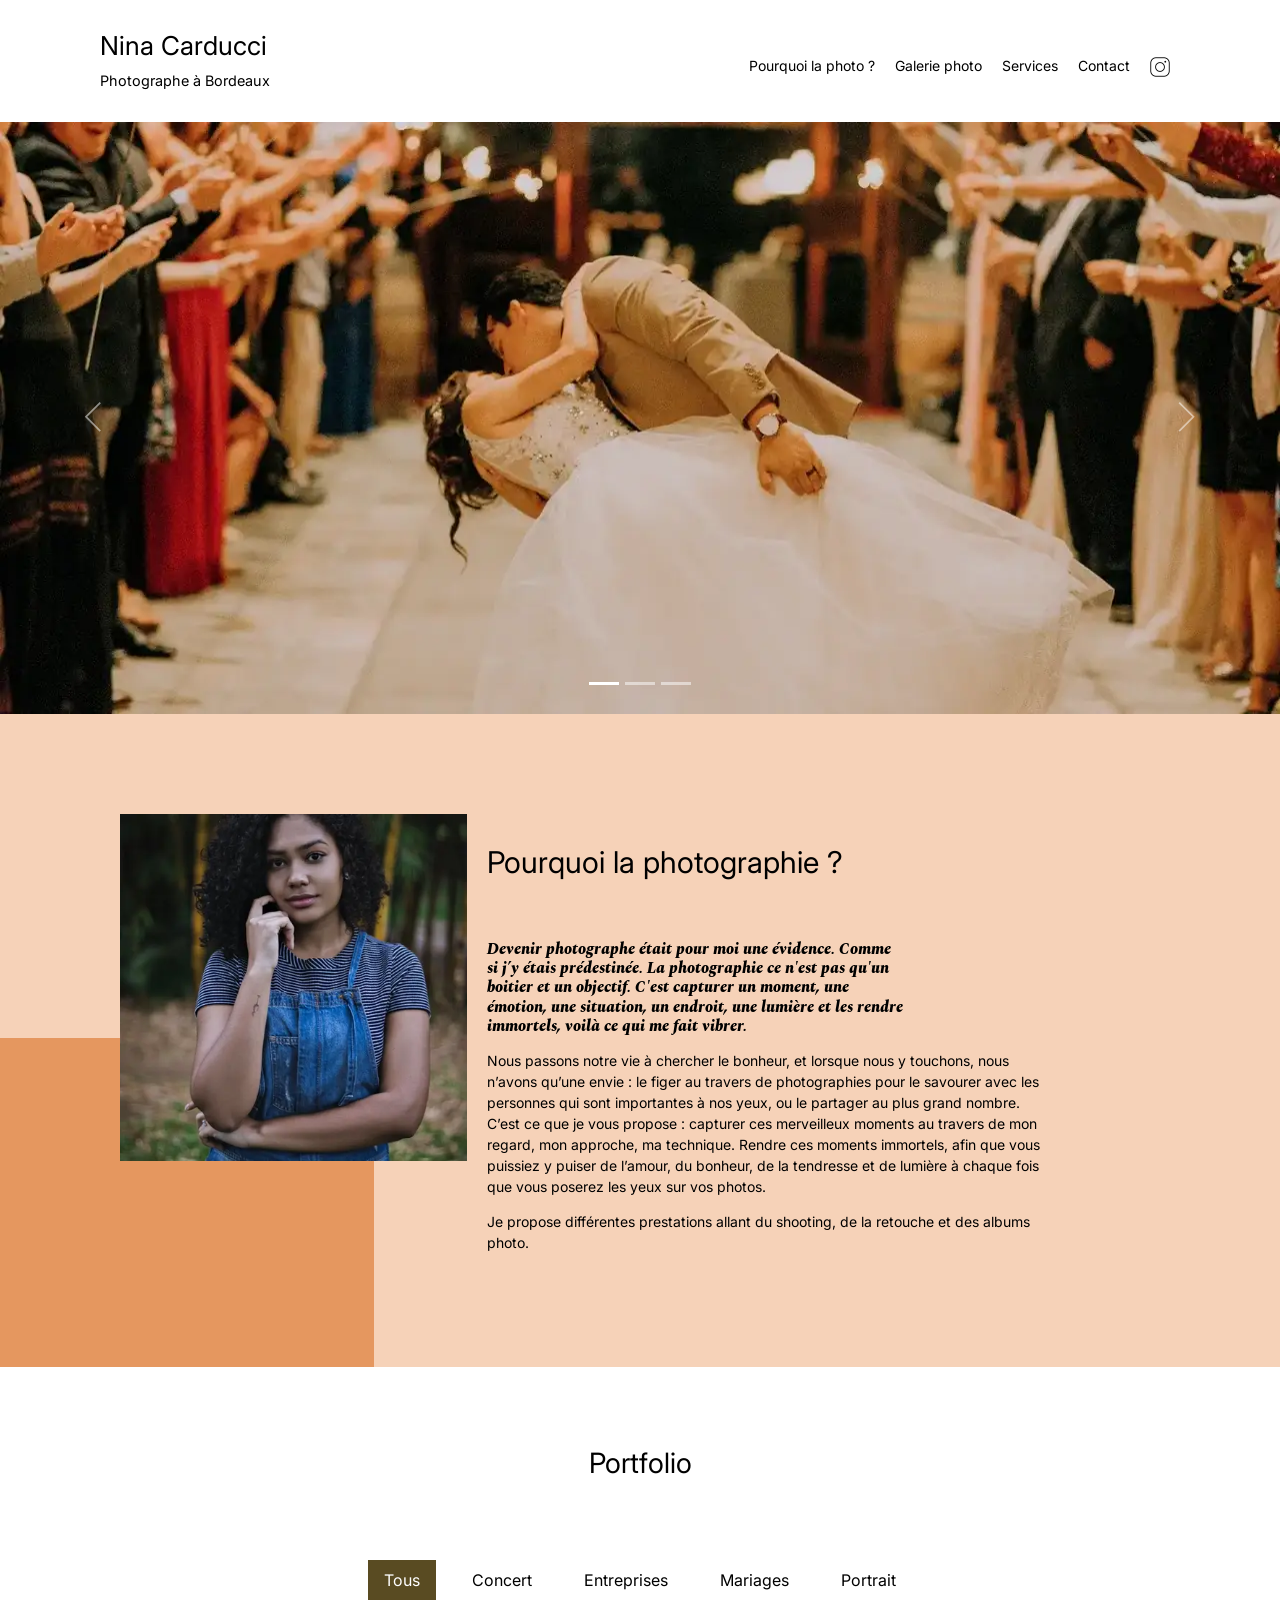
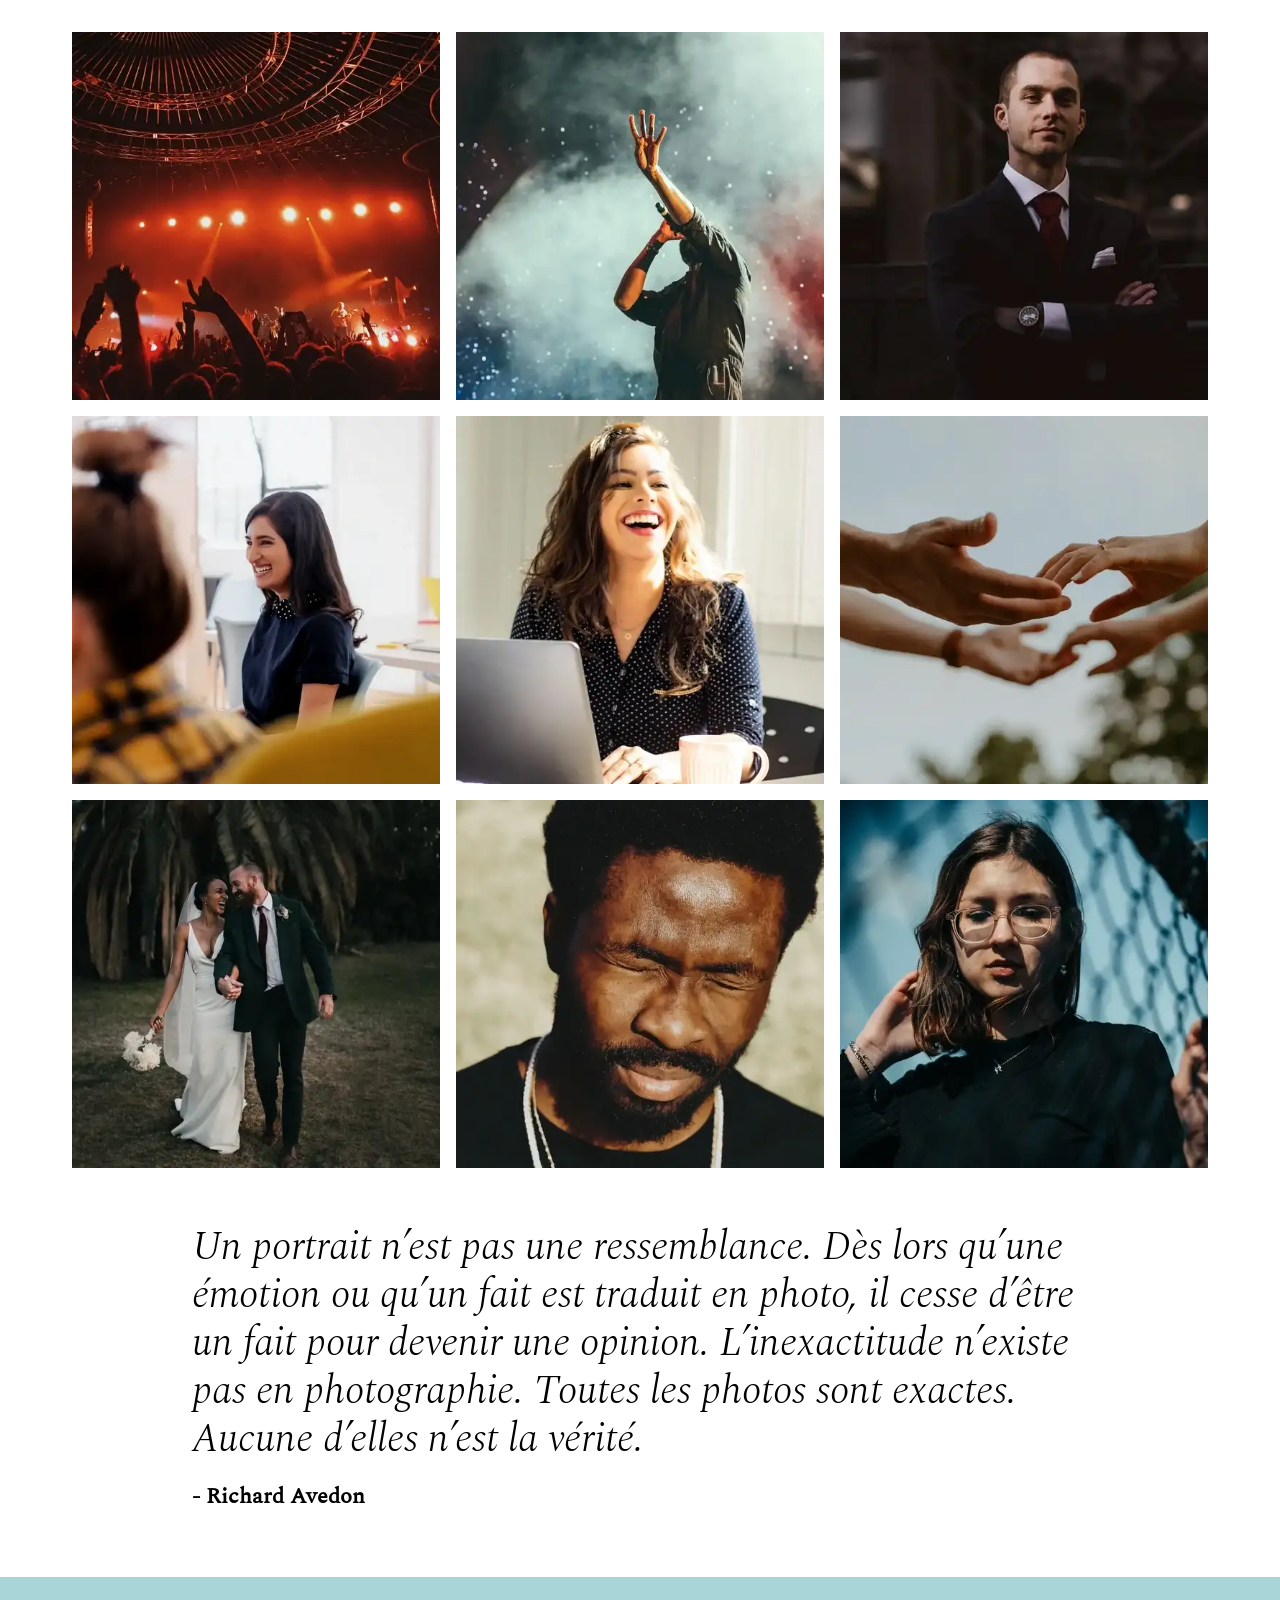
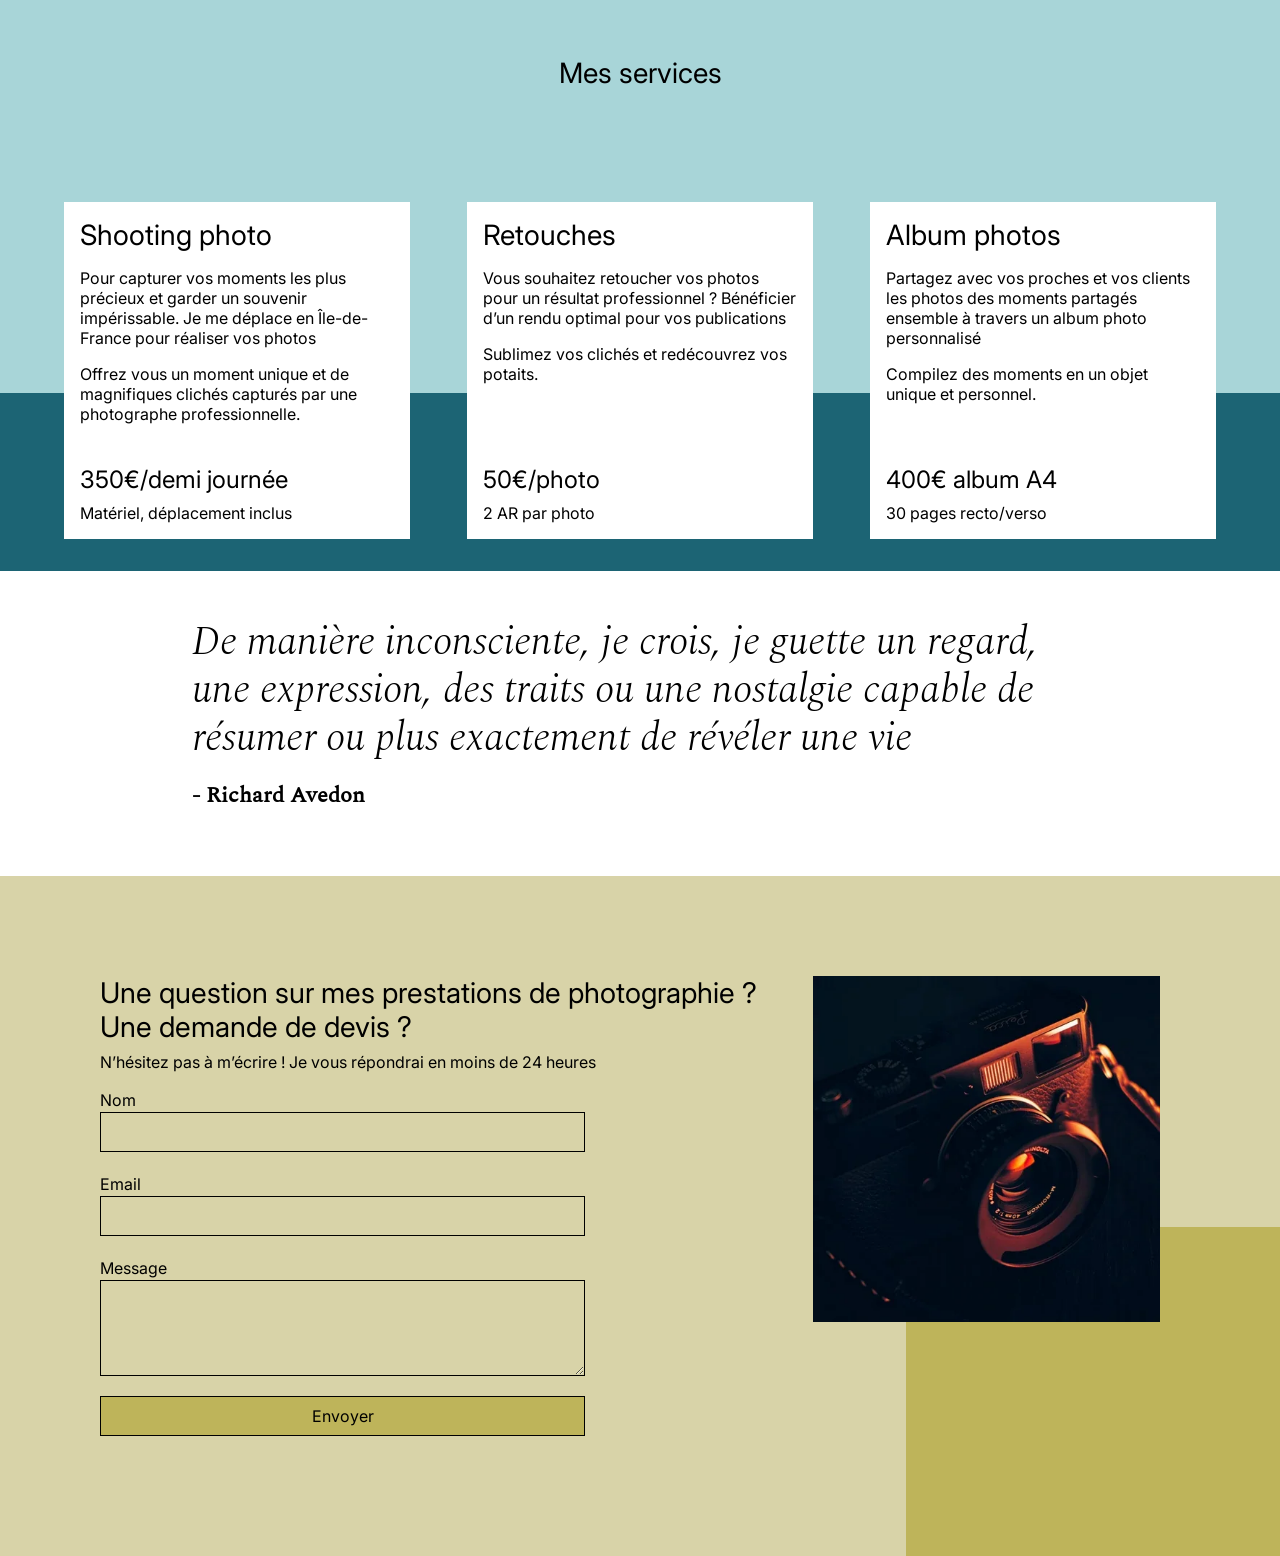
==== index.min.html @ 371ed41b "Downloaded and loaded fonts, Optimized images, Minified code, switched json fetch to import, optimiz" ====
<!DOCTYPE html><html lang="fr"><head><meta name="viewport" content="width=device-width,initial-scale=1"><meta charset="UTF-8"><meta name="description" content="Site de la photographe Nina Carducci qui propose des shootings, de la retouche et des albums photo."><link rel="preload" href="./assets/style.min.css" as="style" onload="this.onload=null,this.rel=&#34;stylesheet&#34;"><link rel="preload" href="./assets/gfont.min.css" as="style" onload="this.onload=null,this.rel=&#34;stylesheet&#34;"><link rel="preload" href="./assets/fonts/gfonts/Inter.woff2" as="font" type="font/woff2" crossorigin><script type="module" src="./assets/scripts.min.js" defer></script><script type="module" src="./assets/carousel.min.js" defer></script><script type="module" src="./assets/gallery.min.js" defer></script><title>Nina Carducci - Photographe</title><!-- Facebook meta tags --><meta property="og:title" content="Nina Carducci - photographe à Bordeaux"><meta property="og:site_name" content="Nina Carducci - photographe à Bordeaux"><meta property="og:type" content="article"><meta property="og:description" content="Nina Carducci, photographe à Bordeaux vous propose ses services pour un shooting, une retouche ou la création d'un album personnalisé."><meta property="og:image" content="./assets/images/social-network.webp"><meta property="og:url" content="index.html"><!-- Twitter meta tags  --><meta name="twitter:card" content="summary_large_image"><meta name="twitter:title" content="Nina Carducci - photographe à Bordeaux"><meta name="twitter:description" content="Nina Carducci, photographe à Bordeaux vous propose ses services pour un shooting, une retouche ou la création d'un album personnalisé."><meta name="twitter:image" content="./assets/images/social-network.webp"><meta name="twitter:image:alt" content="Foule dans la fosse à un concert."><!-- Rich snippets --><script type="application/ld+json">[
		{
			"@context": "https://schema.org",
			"@type": "LocalBusiness",
			"name": "Nina Carducci Photographe",
			"image": [
				"./assets/images/nina.webp",
				"./assets/images/gallery/portraits/ade-tunji-rVkhWWZFAtQ-unsplash-thumb.webp",
				"./assets/images/gallery/portraits/nino-van-prattenburg--443cl1uR_8-unsplash-thumb.webp"
			],
			"url": "index.html",
			"address": {
				"@type": "PostalAddress",
				"streetAddress": "68 avenue Alsace-Lorraine",
				"postalCode": "33200",
				"addressLocality": "Bordeaux",
				"addressCountry": "FR"
			},
			"telephone": "0556677889",
			"openingHours": "Mo,Tu,We,Th,Fr 10:00-19:00",
			"hasOfferCatalog": {
				"@type": "OfferCatalog",
				"name": "Services de Photographie",
				"itemListElement": [
					{
						"@type": "OfferCatalog",
						"name": "Shooting photo"
					},
					{
						"@type": "OfferCatalog",
						"name": "Retouches"
					},
					{
						"@type": "OfferCatalog",
						"name": "Album photos"
					}
				]
			},
			"priceRange": "$$"
		},
		{
			"@context": "https://schema.org",
			"@type": "Person",
			"name": "Nina Carducci",
			"jobTitle": "Photographe",
			"url": "index.html",
			"sameAs": [
				"https://www.instagram.com/ninacarducci.photo/?hl=fr"
			]
		},
		{
			"@context": "https://schema.org",
			"@type": "Service",
			"name": "Shooting photo",
			"description": "Pour capturer vos moments les plus précieux et garder un souvenir impérissable. Je me déplace en Île-de-France.",
			"serviceType": "Photographic Shooting",
			"provider": {
				"@type": "Person",
				"name": "Nina Carducci"
			},
			"offers": {
				"@type": "Offer",
				"priceCurrency": "EUR",
				"price": "350",
				"description": "demi journée, Matériel et déplacement inclus"
			}
		},
		{
			"@context": "https://schema.org",
			"@type": "Service",
			"name": "Retouches photo",
			"description": "Vous souhaitez retoucher vos photos pour un résultat professionnel ? Bénéficier d’un rendu optimal pour vos publications.",
			"serviceType": "Photo Retouching",
			"provider": {
				"@type": "Person",
				"name": "Nina Carducci"
			},
			"offers": {
				"@type": "Offer",
				"priceCurrency": "EUR",
				"price": "50",
				"description": "par photo, 2 Allers-Retours inclus"
			}
		},
		{
			"@context": "https://schema.org",
			"@type": "Service",
			"name": "Création d'Album photos",
			"description": "Partagez avec vos proches et vos clients les photos des moments partagés ensemble à travers un album photo personnalisé.",
			"serviceType": "Photo Album Creation",
			"provider": {
				"@type": "Person",
				"name": "Nina Carducci"
			},
			"offers": {
				"@type": "Offer",
				"priceCurrency": "EUR",
				"price": "400",
				"description": "album A4, 30 pages recto/verso"
			}
		}
	]</script></head><body><header><h1 class="name">Nina Carducci<br><span id="subtitle">Photographe à Bordeaux</span></h1><nav class="nav"><ul><li><a href="#about">Pourquoi la photo ?</a></li><li><a href="#gallery">Galerie photo</a></li><li><a href="#services">Services</a></li><li><a href="#contact">Contact</a></li><li><a class="social-link" href="https://www.instagram.com/ninacarducci.photo/?hl=fr" target="_blank"><img src="assets/images/instagram.png" alt="Instagram"></a></li></ul></nav></header><section class="carousel slide"><h2 class="sr-only">Carousel</h2><div class="carousel-indicators"></div><div class="carousel-inner"><img src="./assets/images/slider/slide1.webp" srcset="./assets/images/slider/640/slide1.webp 640w, ./assets/images/slider/960/slide1.webp 960w, ./assets/images/slider/1280/slide1.webp 1280w, ./assets/images/slider/slide1.webp 1900w" class="carousel-item active" fetchpriority="high" alt="Image de slide 1"> <img src="./assets/images/slider/slide2.webp" srcset="./assets/images/slider/640/slide2.webp 640w, ./assets/images/slider/960/slide2.webp 960w, ./assets/images/slider/1280/slide2.webp 1280w, ./assets/images/slider/slide2.webp 1900w" class="carousel-item" fetchpriority="high" alt="Image de slide 2"> <img src="./assets/images/slider/slide3.webp" srcset="./assets/images/slider/640/slide3.webp 640w, ./assets/images/slider/960/slide3.webp 960w, ./assets/images/slider/1280/slide3.webp 1280w, ./assets/images/slider/slide3.webp 1900w" class="carousel-item" fetchpriority="high" alt="Image de slide 3"></div><button class="carousel-control-prev pointer" type="button"><img src="assets/icons/chevron_left.svg" alt="Précédent"></button> <button class="carousel-control-next pointer" type="button"><img src="assets/icons/chevron_right.svg" alt="Suivant"></button></section><section id="about"><div class="picture"><img srcset="./assets/images/nina-1000w.webp 1000w, ./assets/images/nina-1216w.webp 1216w, ./assets/images/nina-1550w.webp 1550w" alt="Photo de Nina"></div><div id="about-me"><h2 class="about-me__title">Pourquoi la photographie ?</h2><h3 class="about-me__introduction">Devenir photographe était pour moi une évidence. Comme si j’y étais prédestinée. La photographie ce n'est pas qu'un boitier et un objectif. C'est capturer un moment, une émotion, une situation, un endroit, une lumière et les rendre immortels, voilà ce qui me fait vibrer.</h3><p>Nous passons notre vie à chercher le bonheur, et lorsque nous y touchons, nous n’avons qu’une envie : le figer au travers de photographies pour le savourer avec les personnes qui sont importantes à nos yeux, ou le partager au plus grand nombre. C’est ce que je vous propose : capturer ces merveilleux moments au travers de mon regard, mon approche, ma technique. Rendre ces moments immortels, afin que vous puissiez y puiser de l’amour, du bonheur, de la tendresse et de lumière à chaque fois que vous poserez les yeux sur vos photos.</p><p>Je propose différentes prestations allant du shooting, de la retouche et des albums photo.</p></div></section><section id="gallery"><div id="image-viewer" class="hidden"><button class="previous pointer" type="button"><img src="assets/icons/chevron_left.svg" alt="Précédent"></button> <img src="#" alt="Photographie plein format"> <button class="next pointer" type="button"><img src="assets/icons/chevron_right.svg" alt="Suivant"></button></div><h2 class="title">Portfolio</h2><div id="categories"></div><div class="gallery"></div><div class="quote"><figure><blockquote><p class="quote__text">Un portrait n’est pas une ressemblance. Dès lors qu’une émotion ou qu’un fait est traduit en photo, il cesse d’être un fait pour devenir une opinion. L’inexactitude n’existe pas en photographie. Toutes les photos sont exactes. Aucune d’elles n’est la vérité.</p></blockquote><figcaption class="quote__author">- Richard Avedon</figcaption></figure></div></section><section id="services"><h2 class="title">Mes services</h2><div class="container"><div class="service"><div class="service__description"><h3 class="service__title">Shooting photo</h3><p>Pour capturer vos moments les plus précieux et garder un souvenir impérissable. Je me déplace en Île-de-France pour réaliser vos photos</p><p>Offrez vous un moment unique et de magnifiques clichés capturés par une photographe professionnelle.</p></div><div class="service__price"><h4>350€/demi journée</h4><span>Matériel, déplacement inclus</span></div></div><div class="service"><div class="service__description"><h3 class="service__title">Retouches</h3><p>Vous souhaitez retoucher vos photos pour un résultat professionnel ? Bénéficier d’un rendu optimal pour vos publications</p><p>Sublimez vos clichés et redécouvrez vos potaits.</p></div><div class="service__price"><h4>50€/photo</h4><span>2 AR par photo</span></div></div><div class="service"><div class="service__description"><h3 class="service__title">Album photos</h3><p>Partagez avec vos proches et vos clients les photos des moments partagés ensemble à travers un album photo personnalisé</p><p>Compilez des moments en un objet unique et personnel.</p></div><div class="service__price"><h4>400€ album A4</h4><span>30 pages recto/verso</span></div></div></div></section><section class="quote"><h2 class="sr-only">Quote</h2><figure><blockquote><p class="quote__text">De manière inconsciente, je crois, je guette un regard, une expression, des traits ou une nostalgie capable de résumer ou plus exactement de révéler une vie</p></blockquote><figcaption class="quote__author">- Richard Avedon</figcaption></figure></section><section id="contact"><div class="container"><div class="form-container"><h2>Une question sur mes prestations de photographie ?<br>Une demande de devis ?</h2><p>N’hésitez pas à m’écrire ! Je vous répondrai en moins de 24 heures</p><form action="#" method="post"><label for="nom">Nom</label> <input type="text" name="nom" id="nom"> <label for="email">Email</label> <input type="email" name="email" id="email"> <label for="message">Message</label> <textarea name="message" id="message" cols="30" rows="10"></textarea> <input type="submit" value="Envoyer"></form></div><div class="picture right"><img srcset="./assets/images/camera-1000w.webp 1000w, ./assets/images/camera-1216w.webp 1216w, ./assets/images/camera-1550w.webp 1550w" alt="Appareil photo"></div></div></section></body></html>
---- assets/style.min.css ----
.sr-only{position:absolute;width:1px;height:1px;padding:0;margin:-1px;overflow:hidden;clip:rect(0,0,0,0);white-space:nowrap;border-width:0}.hidden{display:none!important}h4{margin-top:0;margin-bottom:.5rem;font-weight:500;line-height:1.2}p{display:block;margin-block-start:1em;margin-block-end:1em;margin-inline-start:0;margin-inline-end:0;unicode-bidi:isolate}*{font-family:Inter;font-style:normal;box-sizing:border-box;scroll-behavior:smooth}#subtitle{font-size:.9rem}body{max-width:1920px;margin:auto}blockquote,figure{margin:0 0 1rem}.pointer{cursor:pointer}.differed-img{visibility:hidden}header{background-color:#fff;position:sticky;top:0;z-index:1000;display:flex;justify-content:space-between;padding-inline:100px;padding-block:30px;align-items:center}header .name{font-size:26px;font-weight:500;margin:0}.nav ul{display:flex;list-style-type:none;font-size:14px;margin-bottom:0}.nav li{padding-inline:10px}.nav a{text-decoration:none;color:#000}.social-link img{width:20px}.carousel{position:relative}.carousel-inner{display:flex;overflow:hidden}.carousel-item{display:flex;width:100%}.carousel-item img{width:100%}.carousel-indicators{position:absolute;left:50%;bottom:10px;z-index:1;transform:translateX(-50%);margin-bottom:1rem}.carousel-indicators button{border-radius:0;border:0;width:30px;height:3px;margin-left:3px;margin-right:3px;opacity:50%;background:#fff}.carousel-indicators button.active{opacity:100%}button[class^=carousel-control]{position:absolute;top:0;height:100%;width:15%;background:0 0;border:0;color:#fff;opacity:50%}button[class^=carousel-control]>img{width:3.5rem;height:3.5rem;pointer-events:none;filter:invert(1)}.carousel-control-prev{left:0}.carousel-control-next{right:0}#about{display:flex;background-color:#f6d2b8;padding-inline:100px;padding-block:100px;position:relative}#about .picture::before{content:' ';background-color:#e5975f;width:374px;height:329px;position:absolute;bottom:0;left:0;z-index:-1}.picture{max-width:95%;aspect-ratio:1;position:unset;flex:1;margin:0 20px;z-index:0}.picture img{width:100%}#about-me{flex:2}.about-me__title{margin-top:1em;margin-bottom:60px;font-size:30px;font-weight:500}.about-me__introduction{font-family:Spectral;font-weight:800;font-style:italic;width:60%;font-size:1rem;margin:0;margin-bottom:.5rem;line-height:1.2}#about-me p{width:80%;font-size:14px;line-height:1.5}.title{text-align:center;padding-block:2em;font-size:1.75rem;font-weight:500;z-index:1}#categories,#categories button{height:40px}#categories{display:flex;justify-content:center;align-items:center;gap:20px;flex-wrap:wrap;margin-top:1.5rem;margin-bottom:1.5rem;height:fit-content}#categories button{background:0 0;border:0;border-radius:0;color:#000;padding:.5rem 1rem;transition:color .15s ease-in-out,background-color .15s ease-in-out,border-color .15s ease-in-out;font-size:1rem;font-weight:400;line-height:1.5;cursor:pointer}#categories button.active{background:#594b22;color:#fff;cursor:default}#image-viewer{display:flex;justify-content:center;align-items:center;position:fixed;width:100%;height:100%;top:0;left:0;background:#000000b7;z-index:9999}#image-viewer button{display:flex;justify-content:center;align-items:center;width:40px;height:40px;border:0;border-radius:0;color:#000}#image-viewer button img{height:30px;pointer-events:none}#image-viewer button.previous{position:absolute;top:50%;left:5px;transform:translateY(-50%)}#image-viewer button.next{position:absolute;top:50%;right:5px;transform:translateY(-50%)}#image-viewer>img{max-width:80%;max-height:80%}.gallery .nav{justify-content:center}.gallery{display:flex;flex-wrap:wrap;justify-content:center}.gallery img{width:30%;aspect-ratio:1;object-fit:cover;padding:.5em;cursor:pointer}.quote{font-family:Spectral;font-style:italic;width:70%;margin:auto;padding-block:3em}.quote__text{font-family:Spectral;font-style:italic;font-weight:300;font-size:calc(1.375rem + 1.5vw);margin:0;margin-bottom:.5rem;line-height:1.2}.quote__author{font-family:Spectral;font-weight:800;font-size:22px}#services{display:flex;flex-direction:column;align-items:center;margin:auto;background-color:#a8d5d8;position:relative}#services::before{content:' ';background-color:#1c6474;position:absolute;width:100%;height:30%;bottom:0;left:0;z-index:0}#services .container{justify-content:space-between;display:flex;padding:2rem 4rem;max-width:1425px}.service__title{font-size:1.75rem;font-weight:500;margin:0}.service{background-color:#fff;max-width:390px;width:30%;height:337px;padding:1em;display:flex;flex-direction:column;justify-content:space-between;z-index:1}.service__price h4{font-size:1.5rem}#contact{margin:auto;background-color:#d8d3a8;position:relative;padding-inline:100px;padding-block:100px}#contact .container{display:flex}.picture.right::before{content:' ';background-color:#beb45a;width:374px;height:329px;position:absolute;bottom:0;right:0;z-index:-1}.form-container{flex:2}.form-container h2{font-size:calc(1.3rem + .6vw);margin-top:0;margin-bottom:.5rem;font-weight:500;line-height:1.2}.form-container p{margin-top:0;margin-bottom:1rem}form{display:flex;flex-direction:column;width:70%;align-items:flex-start}form label{line-height:1.5}form input{width:100%;background-color:transparent;border:solid 1px;height:2.5em;margin:0;margin-bottom:20px;padding:1px 0;font-family:inherit;font-size:inherit;line-height:inherit}form textarea{width:100%;background-color:transparent;border:solid 1px;height:5em;line-height:2.5em;font-size:1.2em;margin-bottom:20px}input[type=submit]{background-color:#beb45a;padding:.5em 1em}@media (min-width:1200px){.quote__text{font-size:2.5rem}.h4,h4{font-size:1.5rem}}@media all and (max-width:1180px){#about,#contact .container{align-items:center}.about-me__title{margin-top:0;margin-bottom:1em}#about-me h3,#about-me p{width:100%}}@media all and (max-width:1000px){#about{flex-direction:column}#about .picture::before{width:100%;height:30%;position:absolute;bottom:auto;top:0;left:0;z-index:-1}.about-me__title{text-align:center;margin-top:1em}#services .container{flex-direction:column;gap:4rem}.service{width:100%;max-width:100%;height:auto}.service__description{margin-bottom:1em}#services::before{width:30%;height:100%;bottom:0;right:0;left:auto;z-index:0}#contact .container{flex-direction:column}#contact .picture.right{margin-top:1em}.picture.right::before{width:100%;height:30%;position:absolute;bottom:0;right:0;z-index:-1}}@media all and (max-width:768px){.gallery img{width:42%}}@media all and (max-width:576px){.gallery img{width:99%}.service__title{font-size:1.5rem}}@media all and (max-width:650px){header{flex-direction:column;padding-inline:0}header .nav,header .nav ul{width:100%;padding:0}header .nav li{flex:1;padding-block:1em;text-align:center}#about .picture::before,.picture.right::before{height:150px}#services .container{align-items:center}.service{max-width:90%}#about,#contact{padding-inline:2em;padding-block:2em}form{width:100%}}
---- assets/gfont.min.css ----
@font-face{font-family:Inter;font-style:normal;font-weight:400;font-display:swap;src:url("fonts/gfonts/Inter.woff2") format('woff2')}@font-face{font-family:Spectral;font-style:italic;font-weight:300;font-display:swap;src:url("fonts/gfonts/Spectral-LightItalic.woff2") format('woff2')}@font-face{font-family:Spectral;font-style:italic;font-weight:400;font-display:swap;src:url("fonts/gfonts/Spectral-Italic.woff2") format('woff2')}@font-face{font-family:Spectral;font-style:italic;font-weight:800;font-display:swap;src:url("fonts/gfonts/Spectral-ExtraBoldItalic.woff2") format('woff2')}@font-face{font-family:Spectral;font-style:normal;font-weight:400;font-display:swap;src:url("fonts/gfonts/Spectral-Regular.woff2") format('woff2')}
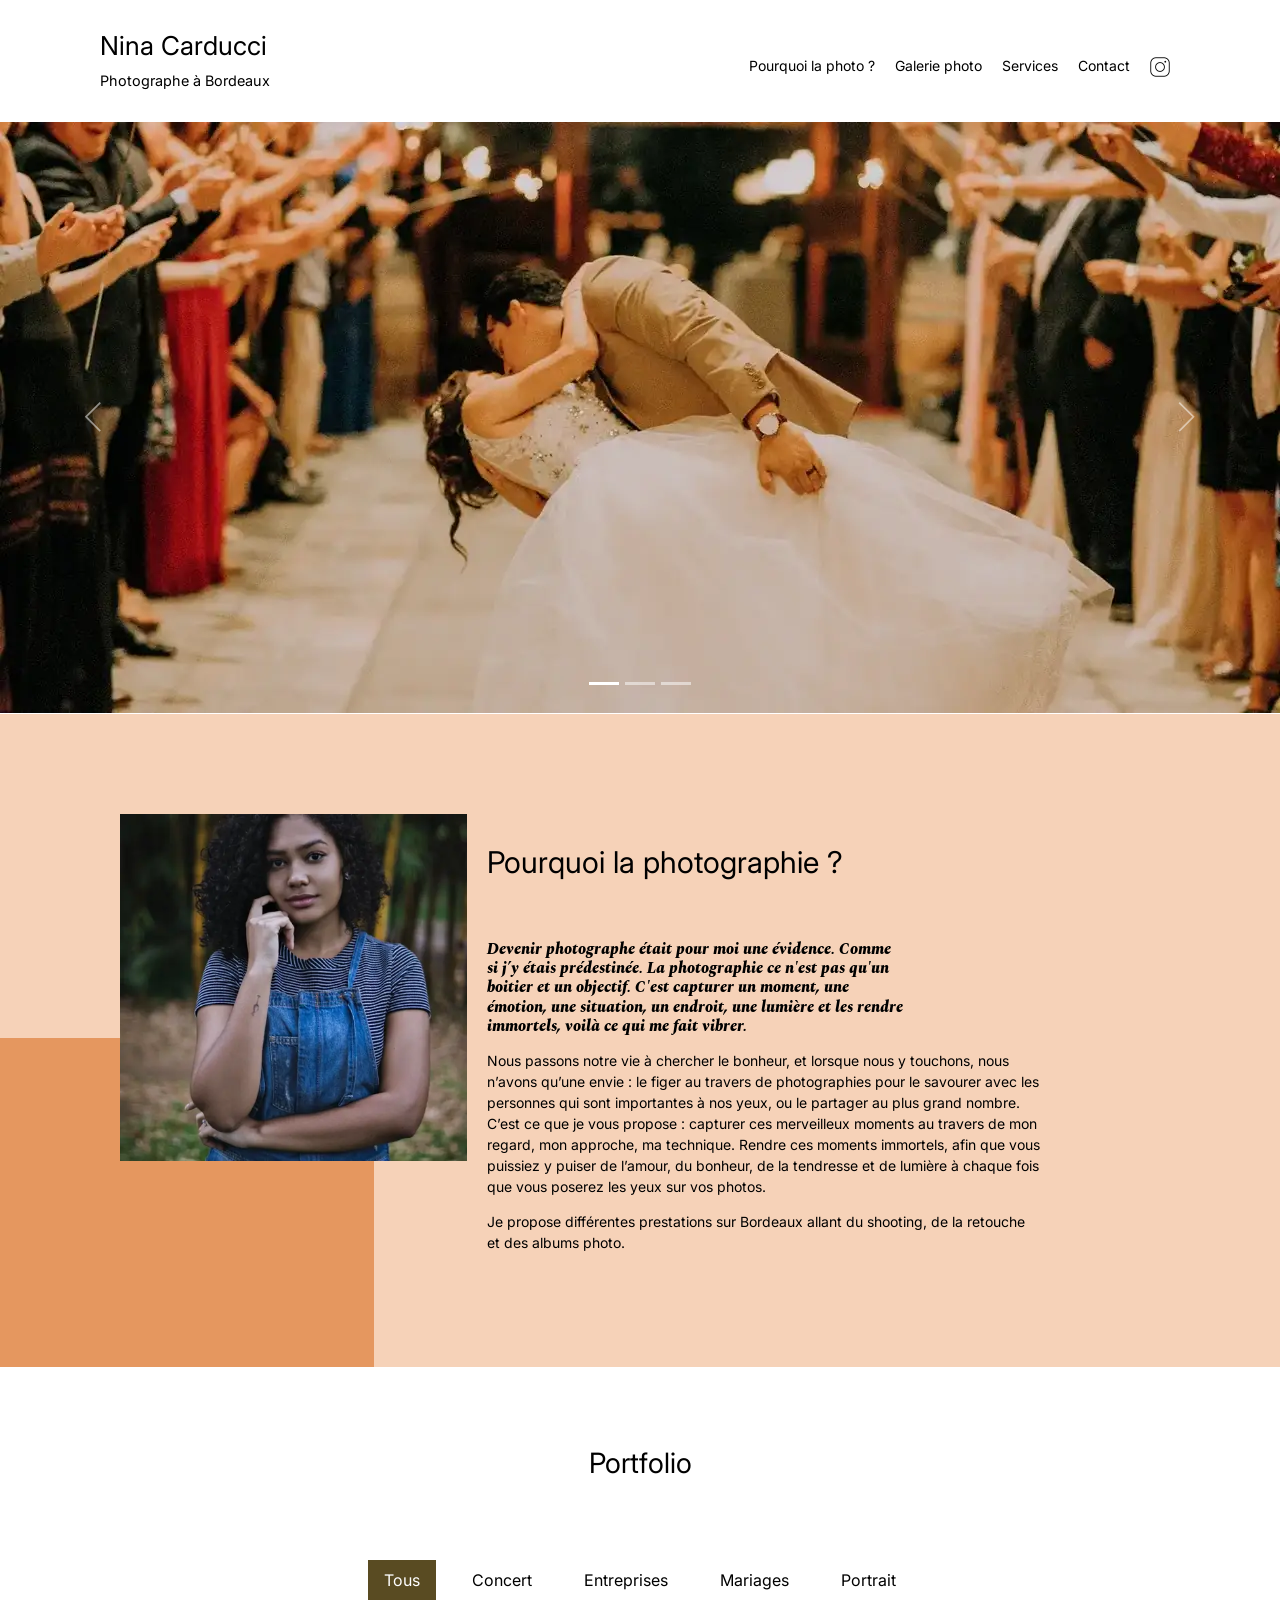
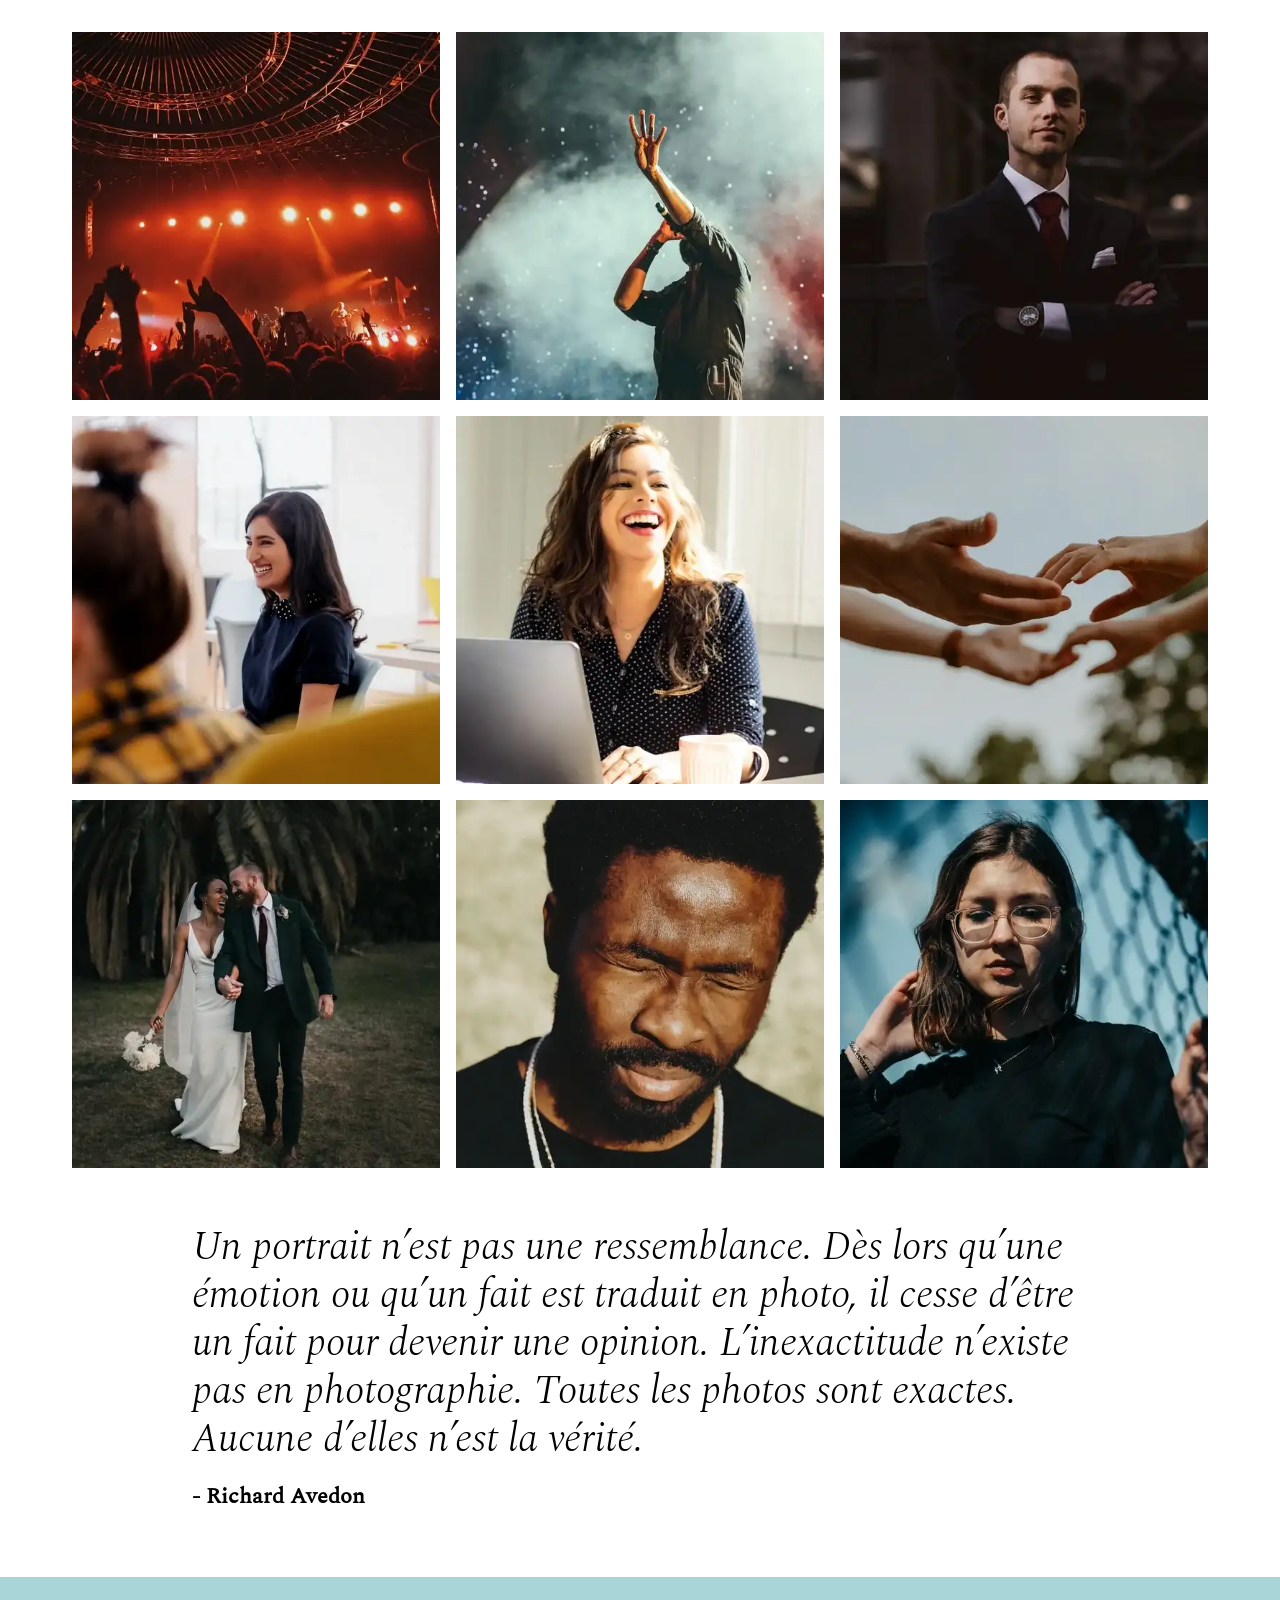
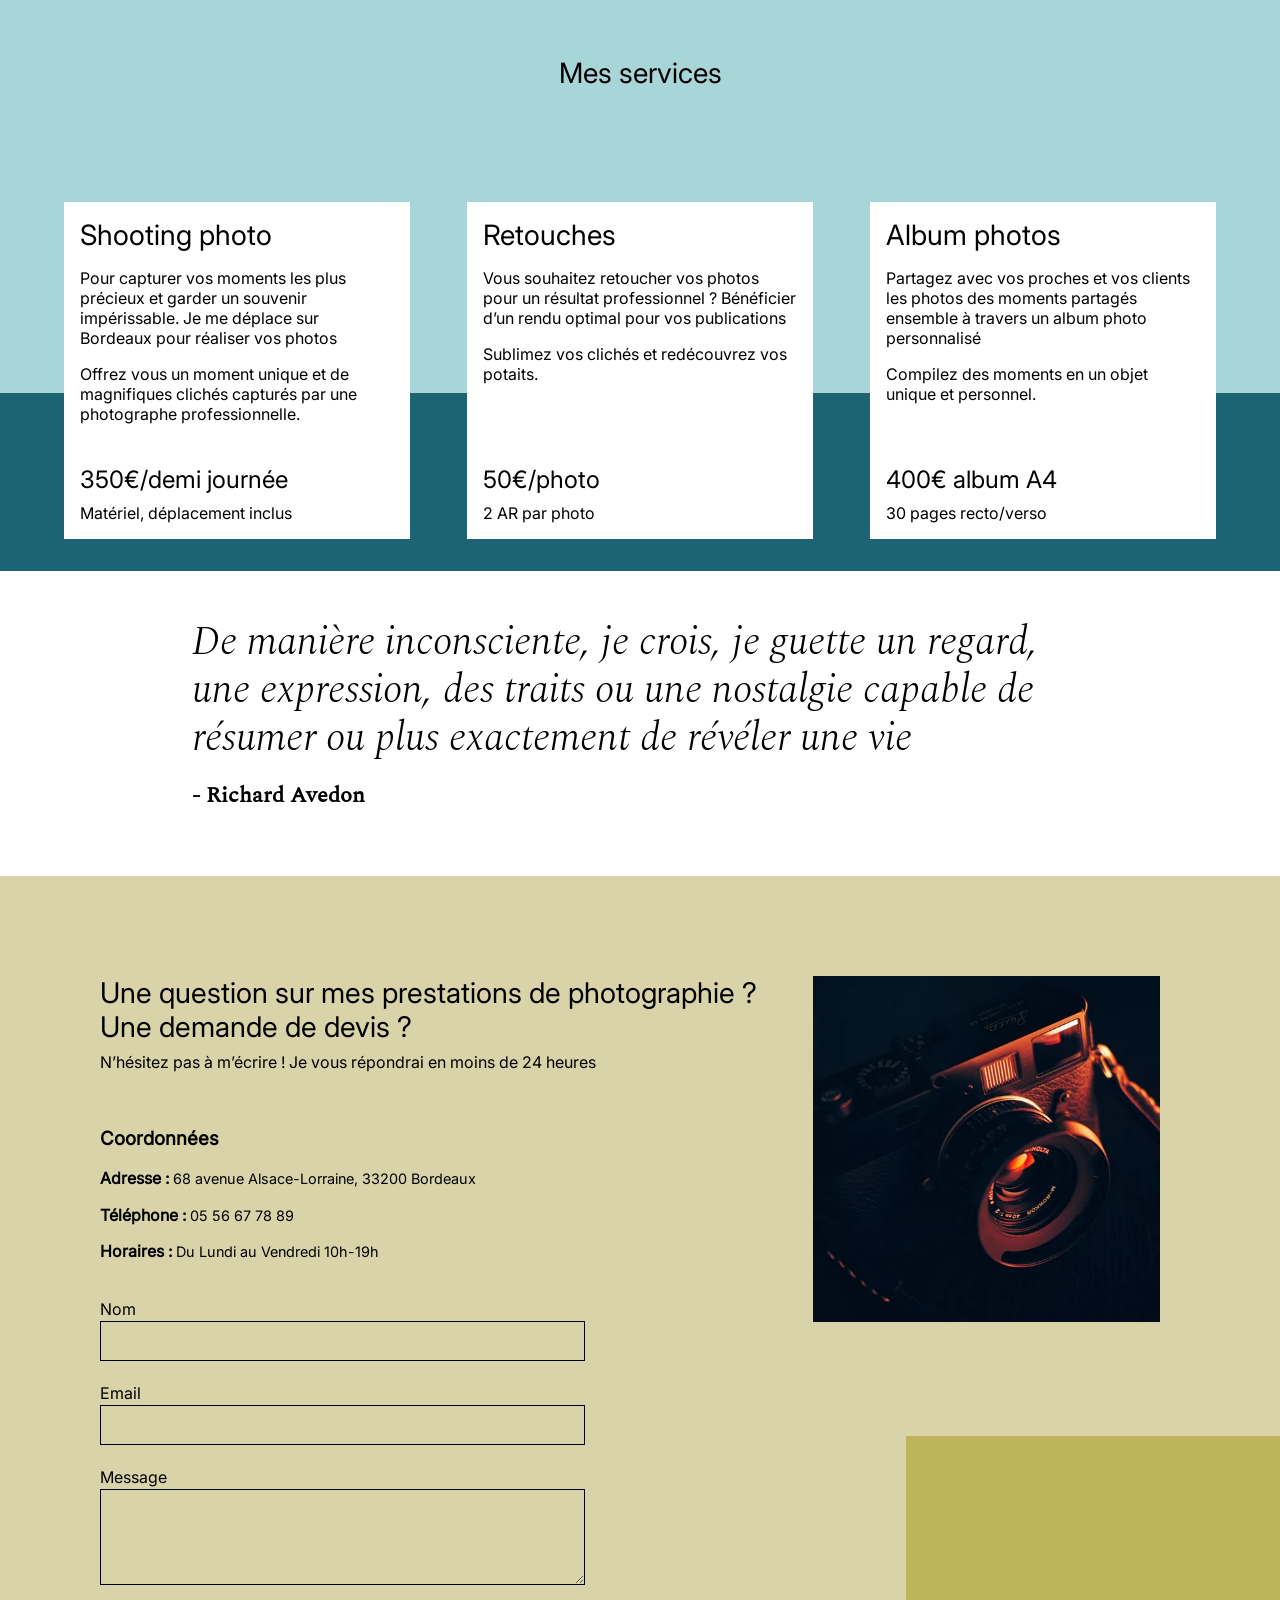
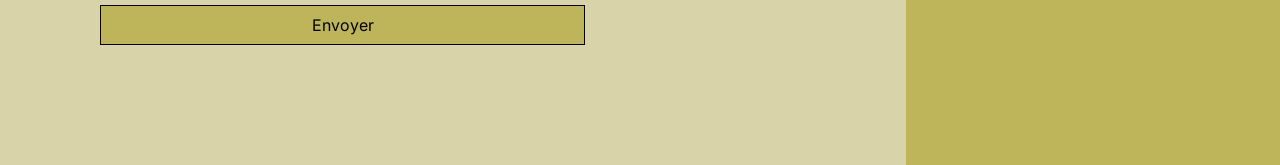
==== commit e07b9402: "Passed W3C validator" ====
--- a/index.min.html
+++ b/index.min.html
@@ -1,4 +1,4 @@
-<!DOCTYPE html><html lang="fr"><head><meta name="viewport" content="width=device-width,initial-scale=1"><meta charset="UTF-8"><meta name="description" content="Site de la photographe Nina Carducci qui propose des shootings, de la retouche et des albums photo."><link rel="preload" href="./assets/style.min.css" as="style" onload="this.onload=null,this.rel=&#34;stylesheet&#34;"><link rel="preload" href="./assets/gfont.min.css" as="style" onload="this.onload=null,this.rel=&#34;stylesheet&#34;"><link rel="preload" href="./assets/fonts/gfonts/Inter.woff2" as="font" type="font/woff2" crossorigin><script type="module" src="./assets/scripts.min.js" defer></script><script type="module" src="./assets/carousel.min.js" defer></script><script type="module" src="./assets/gallery.min.js" defer></script><title>Nina Carducci - Photographe</title><!-- Facebook meta tags --><meta property="og:title" content="Nina Carducci - photographe à Bordeaux"><meta property="og:site_name" content="Nina Carducci - photographe à Bordeaux"><meta property="og:type" content="article"><meta property="og:description" content="Nina Carducci, photographe à Bordeaux vous propose ses services pour un shooting, une retouche ou la création d'un album personnalisé."><meta property="og:image" content="./assets/images/social-network.webp"><meta property="og:url" content="index.html"><!-- Twitter meta tags  --><meta name="twitter:card" content="summary_large_image"><meta name="twitter:title" content="Nina Carducci - photographe à Bordeaux"><meta name="twitter:description" content="Nina Carducci, photographe à Bordeaux vous propose ses services pour un shooting, une retouche ou la création d'un album personnalisé."><meta name="twitter:image" content="./assets/images/social-network.webp"><meta name="twitter:image:alt" content="Foule dans la fosse à un concert."><!-- Rich snippets --><script type="application/ld+json">[
+<!DOCTYPE html><html lang="fr"><head><meta name="viewport" content="width=device-width,initial-scale=1"><meta charset="UTF-8"><meta name="description" content="Site de la photographe Nina Carducci qui propose des shootings, de la retouche et des albums photo."><link rel="preload" href="./assets/style.min.css" as="style" onload="this.onload=null,this.rel=&#34;stylesheet&#34;"><link rel="preload" href="./assets/gfont.min.css" as="style" onload="this.onload=null,this.rel=&#34;stylesheet&#34;"><link rel="preload" href="./assets/fonts/gfonts/Inter.woff2" as="font" type="font/woff2" crossorigin><script type="module" src="./assets/scripts.min.js"></script><script type="module" src="./assets/carousel.min.js"></script><script type="module" src="./assets/gallery.min.js"></script><title>Nina Carducci - Photographe</title><!-- Facebook meta tags --><meta property="og:title" content="Nina Carducci - photographe à Bordeaux"><meta property="og:site_name" content="Nina Carducci - photographe à Bordeaux"><meta property="og:type" content="article"><meta property="og:description" content="Nina Carducci, photographe à Bordeaux vous propose ses services pour un shooting, une retouche ou la création d'un album personnalisé."><meta property="og:image" content="./assets/images/social-network.webp"><meta property="og:url" content="index.html"><!-- Twitter meta tags  --><meta name="twitter:card" content="summary_large_image"><meta name="twitter:title" content="Nina Carducci - photographe à Bordeaux"><meta name="twitter:description" content="Nina Carducci, photographe à Bordeaux vous propose ses services pour un shooting, une retouche ou la création d'un album personnalisé."><meta name="twitter:image" content="./assets/images/social-network.webp"><meta name="twitter:image:alt" content="Foule dans la fosse à un concert."><!-- Rich snippets --><script type="application/ld+json">[
 		{
 			"@context": "https://schema.org",
 			"@type": "LocalBusiness",
@@ -99,4 +99,4 @@
 				"description": "album A4, 30 pages recto/verso"
 			}
 		}
-	]</script></head><body><header><h1 class="name">Nina Carducci<br><span id="subtitle">Photographe à Bordeaux</span></h1><nav class="nav"><ul><li><a href="#about">Pourquoi la photo ?</a></li><li><a href="#gallery">Galerie photo</a></li><li><a href="#services">Services</a></li><li><a href="#contact">Contact</a></li><li><a class="social-link" href="https://www.instagram.com/ninacarducci.photo/?hl=fr" target="_blank"><img src="assets/images/instagram.png" alt="Instagram"></a></li></ul></nav></header><section class="carousel slide"><h2 class="sr-only">Carousel</h2><div class="carousel-indicators"></div><div class="carousel-inner"><img src="./assets/images/slider/slide1.webp" srcset="./assets/images/slider/640/slide1.webp 640w, ./assets/images/slider/960/slide1.webp 960w, ./assets/images/slider/1280/slide1.webp 1280w, ./assets/images/slider/slide1.webp 1900w" class="carousel-item active" fetchpriority="high" alt="Image de slide 1"> <img src="./assets/images/slider/slide2.webp" srcset="./assets/images/slider/640/slide2.webp 640w, ./assets/images/slider/960/slide2.webp 960w, ./assets/images/slider/1280/slide2.webp 1280w, ./assets/images/slider/slide2.webp 1900w" class="carousel-item" fetchpriority="high" alt="Image de slide 2"> <img src="./assets/images/slider/slide3.webp" srcset="./assets/images/slider/640/slide3.webp 640w, ./assets/images/slider/960/slide3.webp 960w, ./assets/images/slider/1280/slide3.webp 1280w, ./assets/images/slider/slide3.webp 1900w" class="carousel-item" fetchpriority="high" alt="Image de slide 3"></div><button class="carousel-control-prev pointer" type="button"><img src="assets/icons/chevron_left.svg" alt="Précédent"></button> <button class="carousel-control-next pointer" type="button"><img src="assets/icons/chevron_right.svg" alt="Suivant"></button></section><section id="about"><div class="picture"><img srcset="./assets/images/nina-1000w.webp 1000w, ./assets/images/nina-1216w.webp 1216w, ./assets/images/nina-1550w.webp 1550w" alt="Photo de Nina"></div><div id="about-me"><h2 class="about-me__title">Pourquoi la photographie ?</h2><h3 class="about-me__introduction">Devenir photographe était pour moi une évidence. Comme si j’y étais prédestinée. La photographie ce n'est pas qu'un boitier et un objectif. C'est capturer un moment, une émotion, une situation, un endroit, une lumière et les rendre immortels, voilà ce qui me fait vibrer.</h3><p>Nous passons notre vie à chercher le bonheur, et lorsque nous y touchons, nous n’avons qu’une envie : le figer au travers de photographies pour le savourer avec les personnes qui sont importantes à nos yeux, ou le partager au plus grand nombre. C’est ce que je vous propose : capturer ces merveilleux moments au travers de mon regard, mon approche, ma technique. Rendre ces moments immortels, afin que vous puissiez y puiser de l’amour, du bonheur, de la tendresse et de lumière à chaque fois que vous poserez les yeux sur vos photos.</p><p>Je propose différentes prestations allant du shooting, de la retouche et des albums photo.</p></div></section><section id="gallery"><div id="image-viewer" class="hidden"><button class="previous pointer" type="button"><img src="assets/icons/chevron_left.svg" alt="Précédent"></button> <img src="#" alt="Photographie plein format"> <button class="next pointer" type="button"><img src="assets/icons/chevron_right.svg" alt="Suivant"></button></div><h2 class="title">Portfolio</h2><div id="categories"></div><div class="gallery"></div><div class="quote"><figure><blockquote><p class="quote__text">Un portrait n’est pas une ressemblance. Dès lors qu’une émotion ou qu’un fait est traduit en photo, il cesse d’être un fait pour devenir une opinion. L’inexactitude n’existe pas en photographie. Toutes les photos sont exactes. Aucune d’elles n’est la vérité.</p></blockquote><figcaption class="quote__author">- Richard Avedon</figcaption></figure></div></section><section id="services"><h2 class="title">Mes services</h2><div class="container"><div class="service"><div class="service__description"><h3 class="service__title">Shooting photo</h3><p>Pour capturer vos moments les plus précieux et garder un souvenir impérissable. Je me déplace en Île-de-France pour réaliser vos photos</p><p>Offrez vous un moment unique et de magnifiques clichés capturés par une photographe professionnelle.</p></div><div class="service__price"><h4>350€/demi journée</h4><span>Matériel, déplacement inclus</span></div></div><div class="service"><div class="service__description"><h3 class="service__title">Retouches</h3><p>Vous souhaitez retoucher vos photos pour un résultat professionnel ? Bénéficier d’un rendu optimal pour vos publications</p><p>Sublimez vos clichés et redécouvrez vos potaits.</p></div><div class="service__price"><h4>50€/photo</h4><span>2 AR par photo</span></div></div><div class="service"><div class="service__description"><h3 class="service__title">Album photos</h3><p>Partagez avec vos proches et vos clients les photos des moments partagés ensemble à travers un album photo personnalisé</p><p>Compilez des moments en un objet unique et personnel.</p></div><div class="service__price"><h4>400€ album A4</h4><span>30 pages recto/verso</span></div></div></div></section><section class="quote"><h2 class="sr-only">Quote</h2><figure><blockquote><p class="quote__text">De manière inconsciente, je crois, je guette un regard, une expression, des traits ou une nostalgie capable de résumer ou plus exactement de révéler une vie</p></blockquote><figcaption class="quote__author">- Richard Avedon</figcaption></figure></section><section id="contact"><div class="container"><div class="form-container"><h2>Une question sur mes prestations de photographie ?<br>Une demande de devis ?</h2><p>N’hésitez pas à m’écrire ! Je vous répondrai en moins de 24 heures</p><form action="#" method="post"><label for="nom">Nom</label> <input type="text" name="nom" id="nom"> <label for="email">Email</label> <input type="email" name="email" id="email"> <label for="message">Message</label> <textarea name="message" id="message" cols="30" rows="10"></textarea> <input type="submit" value="Envoyer"></form></div><div class="picture right"><img srcset="./assets/images/camera-1000w.webp 1000w, ./assets/images/camera-1216w.webp 1216w, ./assets/images/camera-1550w.webp 1550w" alt="Appareil photo"></div></div></section></body></html>+	]</script></head><body><header><h1 class="name">Nina Carducci<br><span id="subtitle">Photographe à Bordeaux</span></h1><nav class="nav"><ul><li><a href="#about">Pourquoi la photo ?</a></li><li><a href="#gallery">Galerie photo</a></li><li><a href="#services">Services</a></li><li><a href="#contact">Contact</a></li><li><a class="social-link" href="https://www.instagram.com/ninacarducci.photo/?hl=fr" target="_blank"><img src="assets/images/instagram.png" alt="Instagram"></a></li></ul></nav></header><section class="carousel slide"><h2 class="sr-only">Carousel</h2><div class="carousel-indicators"></div><div class="carousel-inner"><img src="./assets/images/slider/slide1.webp" srcset="./assets/images/slider/640/slide1.webp 640w, ./assets/images/slider/960/slide1.webp 960w, ./assets/images/slider/1280/slide1.webp 1280w, ./assets/images/slider/slide1.webp 1900w" sizes="100vw" class="carousel-item active" fetchpriority="high" alt="Image de slide 1"> <img src="./assets/images/slider/slide2.webp" srcset="./assets/images/slider/640/slide2.webp 640w, ./assets/images/slider/960/slide2.webp 960w, ./assets/images/slider/1280/slide2.webp 1280w, ./assets/images/slider/slide2.webp 1900w" sizes="100vw" class="carousel-item" fetchpriority="high" alt="Image de slide 2"> <img src="./assets/images/slider/slide3.webp" srcset="./assets/images/slider/640/slide3.webp 640w, ./assets/images/slider/960/slide3.webp 960w, ./assets/images/slider/1280/slide3.webp 1280w, ./assets/images/slider/slide3.webp 1900w" sizes="100vw" class="carousel-item" fetchpriority="high" alt="Image de slide 3"></div><button class="carousel-control-prev pointer" type="button"><img src="assets/icons/chevron_left.svg" alt="Précédent"></button> <button class="carousel-control-next pointer" type="button"><img src="assets/icons/chevron_right.svg" alt="Suivant"></button></section><section id="about"><div class="picture"><img src="./assets/images/nina-1550w.webp" srcset="./assets/images/nina-1000w.webp 1000w, ./assets/images/nina-1216w.webp 1216w, ./assets/images/nina-1550w.webp 1550w" sizes="1000px" alt="Photo de Nina"></div><div id="about-me"><h2 class="about-me__title">Pourquoi la photographie ?</h2><h3 class="about-me__introduction">Devenir photographe était pour moi une évidence. Comme si j’y étais prédestinée. La photographie ce n'est pas qu'un boitier et un objectif. C'est capturer un moment, une émotion, une situation, un endroit, une lumière et les rendre immortels, voilà ce qui me fait vibrer.</h3><p>Nous passons notre vie à chercher le bonheur, et lorsque nous y touchons, nous n’avons qu’une envie : le figer au travers de photographies pour le savourer avec les personnes qui sont importantes à nos yeux, ou le partager au plus grand nombre. C’est ce que je vous propose : capturer ces merveilleux moments au travers de mon regard, mon approche, ma technique. Rendre ces moments immortels, afin que vous puissiez y puiser de l’amour, du bonheur, de la tendresse et de lumière à chaque fois que vous poserez les yeux sur vos photos.</p><p>Je propose différentes prestations sur Bordeaux allant du shooting, de la retouche et des albums photo.</p></div></section><section id="gallery"><div id="image-viewer" class="hidden"><button class="previous pointer" type="button"><img src="assets/icons/chevron_left.svg" alt="Précédent"></button> <img src="#" alt="Photographie plein format"> <button class="next pointer" type="button"><img src="assets/icons/chevron_right.svg" alt="Suivant"></button></div><h2 class="title">Portfolio</h2><div id="categories"></div><div class="gallery"></div><div class="quote"><figure><blockquote><p class="quote__text">Un portrait n’est pas une ressemblance. Dès lors qu’une émotion ou qu’un fait est traduit en photo, il cesse d’être un fait pour devenir une opinion. L’inexactitude n’existe pas en photographie. Toutes les photos sont exactes. Aucune d’elles n’est la vérité.</p></blockquote><figcaption class="quote__author">- Richard Avedon</figcaption></figure></div></section><section id="services"><h2 class="title">Mes services</h2><div class="container"><div class="service"><div class="service__description"><h3 class="service__title">Shooting photo</h3><p>Pour capturer vos moments les plus précieux et garder un souvenir impérissable. Je me déplace sur Bordeaux pour réaliser vos photos</p><p>Offrez vous un moment unique et de magnifiques clichés capturés par une photographe professionnelle.</p></div><div class="service__price"><h4>350€/demi journée</h4><span>Matériel, déplacement inclus</span></div></div><div class="service"><div class="service__description"><h3 class="service__title">Retouches</h3><p>Vous souhaitez retoucher vos photos pour un résultat professionnel ? Bénéficier d’un rendu optimal pour vos publications</p><p>Sublimez vos clichés et redécouvrez vos potaits.</p></div><div class="service__price"><h4>50€/photo</h4><span>2 AR par photo</span></div></div><div class="service"><div class="service__description"><h3 class="service__title">Album photos</h3><p>Partagez avec vos proches et vos clients les photos des moments partagés ensemble à travers un album photo personnalisé</p><p>Compilez des moments en un objet unique et personnel.</p></div><div class="service__price"><h4>400€ album A4</h4><span>30 pages recto/verso</span></div></div></div></section><section class="quote"><h2 class="sr-only">Quote</h2><figure><blockquote><p class="quote__text">De manière inconsciente, je crois, je guette un regard, une expression, des traits ou une nostalgie capable de résumer ou plus exactement de révéler une vie</p></blockquote><figcaption class="quote__author">- Richard Avedon</figcaption></figure></section><section id="contact"><div class="container"><div class="form-container"><h2>Une question sur mes prestations de photographie ?<br>Une demande de devis ?</h2><p>N’hésitez pas à m’écrire ! Je vous répondrai en moins de 24 heures</p><br><div class="coordonnees"><h3>Coordonnées</h3><div class="coordonnees-line"><h4>Adresse :</h4>&nbsp;<p>68 avenue Alsace-Lorraine, 33200 Bordeaux</p></div><div class="coordonnees-line"><h4>Téléphone :</h4>&nbsp;<p>05 56 67 78 89</p></div><div class="coordonnees-line"><h4>Horaires :</h4>&nbsp;<p>Du Lundi au Vendredi 10h-19h</p></div></div><br><form action="#" method="post"><label for="nom">Nom</label> <input type="text" name="nom" id="nom"> <label for="email">Email</label> <input type="email" name="email" id="email"> <label for="message">Message</label> <textarea name="message" id="message" cols="30" rows="10"></textarea> <input type="submit" value="Envoyer"></form></div><div class="picture right"><img src="./assets/images/camera-1550w.webp" srcset="./assets/images/camera-1000w.webp 1000w, ./assets/images/camera-1216w.webp 1216w, ./assets/images/camera-1550w.webp 1550w" sizes="1000px" alt="Appareil photo"></div></div></section></body></html>
--- a/assets/style.min.css
+++ b/assets/style.min.css
@@ -1 +1 @@
-.sr-only{position:absolute;width:1px;height:1px;padding:0;margin:-1px;overflow:hidden;clip:rect(0,0,0,0);white-space:nowrap;border-width:0}.hidden{display:none!important}h4{margin-top:0;margin-bottom:.5rem;font-weight:500;line-height:1.2}p{display:block;margin-block-start:1em;margin-block-end:1em;margin-inline-start:0;margin-inline-end:0;unicode-bidi:isolate}*{font-family:Inter;font-style:normal;box-sizing:border-box;scroll-behavior:smooth}#subtitle{font-size:.9rem}body{max-width:1920px;margin:auto}blockquote,figure{margin:0 0 1rem}.pointer{cursor:pointer}.differed-img{visibility:hidden}header{background-color:#fff;position:sticky;top:0;z-index:1000;display:flex;justify-content:space-between;padding-inline:100px;padding-block:30px;align-items:center}header .name{font-size:26px;font-weight:500;margin:0}.nav ul{display:flex;list-style-type:none;font-size:14px;margin-bottom:0}.nav li{padding-inline:10px}.nav a{text-decoration:none;color:#000}.social-link img{width:20px}.carousel{position:relative}.carousel-inner{display:flex;overflow:hidden}.carousel-item{display:flex;width:100%}.carousel-item img{width:100%}.carousel-indicators{position:absolute;left:50%;bottom:10px;z-index:1;transform:translateX(-50%);margin-bottom:1rem}.carousel-indicators button{border-radius:0;border:0;width:30px;height:3px;margin-left:3px;margin-right:3px;opacity:50%;background:#fff}.carousel-indicators button.active{opacity:100%}button[class^=carousel-control]{position:absolute;top:0;height:100%;width:15%;background:0 0;border:0;color:#fff;opacity:50%}button[class^=carousel-control]>img{width:3.5rem;height:3.5rem;pointer-events:none;filter:invert(1)}.carousel-control-prev{left:0}.carousel-control-next{right:0}#about{display:flex;background-color:#f6d2b8;padding-inline:100px;padding-block:100px;position:relative}#about .picture::before{content:' ';background-color:#e5975f;width:374px;height:329px;position:absolute;bottom:0;left:0;z-index:-1}.picture{max-width:95%;aspect-ratio:1;position:unset;flex:1;margin:0 20px;z-index:0}.picture img{width:100%}#about-me{flex:2}.about-me__title{margin-top:1em;margin-bottom:60px;font-size:30px;font-weight:500}.about-me__introduction{font-family:Spectral;font-weight:800;font-style:italic;width:60%;font-size:1rem;margin:0;margin-bottom:.5rem;line-height:1.2}#about-me p{width:80%;font-size:14px;line-height:1.5}.title{text-align:center;padding-block:2em;font-size:1.75rem;font-weight:500;z-index:1}#categories,#categories button{height:40px}#categories{display:flex;justify-content:center;align-items:center;gap:20px;flex-wrap:wrap;margin-top:1.5rem;margin-bottom:1.5rem;height:fit-content}#categories button{background:0 0;border:0;border-radius:0;color:#000;padding:.5rem 1rem;transition:color .15s ease-in-out,background-color .15s ease-in-out,border-color .15s ease-in-out;font-size:1rem;font-weight:400;line-height:1.5;cursor:pointer}#categories button.active{background:#594b22;color:#fff;cursor:default}#image-viewer{display:flex;justify-content:center;align-items:center;position:fixed;width:100%;height:100%;top:0;left:0;background:#000000b7;z-index:9999}#image-viewer button{display:flex;justify-content:center;align-items:center;width:40px;height:40px;border:0;border-radius:0;color:#000}#image-viewer button img{height:30px;pointer-events:none}#image-viewer button.previous{position:absolute;top:50%;left:5px;transform:translateY(-50%)}#image-viewer button.next{position:absolute;top:50%;right:5px;transform:translateY(-50%)}#image-viewer>img{max-width:80%;max-height:80%}.gallery .nav{justify-content:center}.gallery{display:flex;flex-wrap:wrap;justify-content:center}.gallery img{width:30%;aspect-ratio:1;object-fit:cover;padding:.5em;cursor:pointer}.quote{font-family:Spectral;font-style:italic;width:70%;margin:auto;padding-block:3em}.quote__text{font-family:Spectral;font-style:italic;font-weight:300;font-size:calc(1.375rem + 1.5vw);margin:0;margin-bottom:.5rem;line-height:1.2}.quote__author{font-family:Spectral;font-weight:800;font-size:22px}#services{display:flex;flex-direction:column;align-items:center;margin:auto;background-color:#a8d5d8;position:relative}#services::before{content:' ';background-color:#1c6474;position:absolute;width:100%;height:30%;bottom:0;left:0;z-index:0}#services .container{justify-content:space-between;display:flex;padding:2rem 4rem;max-width:1425px}.service__title{font-size:1.75rem;font-weight:500;margin:0}.service{background-color:#fff;max-width:390px;width:30%;height:337px;padding:1em;display:flex;flex-direction:column;justify-content:space-between;z-index:1}.service__price h4{font-size:1.5rem}#contact{margin:auto;background-color:#d8d3a8;position:relative;padding-inline:100px;padding-block:100px}#contact .container{display:flex}.picture.right::before{content:' ';background-color:#beb45a;width:374px;height:329px;position:absolute;bottom:0;right:0;z-index:-1}.form-container{flex:2}.form-container h2{font-size:calc(1.3rem + .6vw);margin-top:0;margin-bottom:.5rem;font-weight:500;line-height:1.2}.form-container p{margin-top:0;margin-bottom:1rem}form{display:flex;flex-direction:column;width:70%;align-items:flex-start}form label{line-height:1.5}form input{width:100%;background-color:transparent;border:solid 1px;height:2.5em;margin:0;margin-bottom:20px;padding:1px 0;font-family:inherit;font-size:inherit;line-height:inherit}form textarea{width:100%;background-color:transparent;border:solid 1px;height:5em;line-height:2.5em;font-size:1.2em;margin-bottom:20px}input[type=submit]{background-color:#beb45a;padding:.5em 1em}@media (min-width:1200px){.quote__text{font-size:2.5rem}.h4,h4{font-size:1.5rem}}@media all and (max-width:1180px){#about,#contact .container{align-items:center}.about-me__title{margin-top:0;margin-bottom:1em}#about-me h3,#about-me p{width:100%}}@media all and (max-width:1000px){#about{flex-direction:column}#about .picture::before{width:100%;height:30%;position:absolute;bottom:auto;top:0;left:0;z-index:-1}.about-me__title{text-align:center;margin-top:1em}#services .container{flex-direction:column;gap:4rem}.service{width:100%;max-width:100%;height:auto}.service__description{margin-bottom:1em}#services::before{width:30%;height:100%;bottom:0;right:0;left:auto;z-index:0}#contact .container{flex-direction:column}#contact .picture.right{margin-top:1em}.picture.right::before{width:100%;height:30%;position:absolute;bottom:0;right:0;z-index:-1}}@media all and (max-width:768px){.gallery img{width:42%}}@media all and (max-width:576px){.gallery img{width:99%}.service__title{font-size:1.5rem}}@media all and (max-width:650px){header{flex-direction:column;padding-inline:0}header .nav,header .nav ul{width:100%;padding:0}header .nav li{flex:1;padding-block:1em;text-align:center}#about .picture::before,.picture.right::before{height:150px}#services .container{align-items:center}.service{max-width:90%}#about,#contact{padding-inline:2em;padding-block:2em}form{width:100%}}+.sr-only{position:absolute;width:1px;height:1px;padding:0;margin:-1px;overflow:hidden;clip:rect(0,0,0,0);white-space:nowrap;border-width:0}.hidden{display:none!important}h4{margin-top:0;margin-bottom:.5rem;font-weight:500;line-height:1.2}p{display:block;margin-block-start:1em;margin-block-end:1em;margin-inline-start:0;margin-inline-end:0;unicode-bidi:isolate}*{font-family:Inter;font-style:normal;box-sizing:border-box;scroll-behavior:smooth}#subtitle{font-size:.9rem}body{max-width:1920px;margin:auto}blockquote,figure{margin:0 0 1rem}.pointer{cursor:pointer}.differed-img{visibility:hidden}header{background-color:#fff;position:sticky;top:0;z-index:1000;display:flex;justify-content:space-between;padding-inline:100px;padding-block:30px;align-items:center}header .name{font-size:26px;font-weight:500;margin:0}.nav ul{display:flex;list-style-type:none;font-size:14px;margin-bottom:0}.nav li{padding-inline:10px}.nav a{text-decoration:none;color:#000}.social-link img{width:20px}.carousel{position:relative}.carousel-inner{display:flex;overflow:hidden}.carousel-item{display:flex;width:100%;height:100%}.carousel-item img{width:100%}.carousel-indicators{position:absolute;left:50%;bottom:10px;z-index:1;transform:translateX(-50%);margin-bottom:1rem}.carousel-indicators button{border-radius:0;border:0;width:30px;height:3px;margin-left:3px;margin-right:3px;opacity:50%;background:#fff}.carousel-indicators button.active{opacity:100%}button[class^=carousel-control]{position:absolute;top:0;height:100%;width:15%;background:0 0;border:0;color:#fff;opacity:50%}button[class^=carousel-control]>img{width:3.5rem;height:3.5rem;pointer-events:none;filter:invert(1)}.carousel-control-prev{left:0}.carousel-control-next{right:0}#about{display:flex;background-color:#f6d2b8;padding-inline:100px;padding-block:100px;position:relative}#about .picture::before{content:' ';background-color:#e5975f;width:374px;height:329px;position:absolute;bottom:0;left:0;z-index:-1}.picture{max-width:95%;aspect-ratio:1;position:unset;flex:1;margin:0 20px;z-index:0}.picture img{width:100%}#about-me{flex:2}.about-me__title{margin-top:1em;margin-bottom:60px;font-size:30px;font-weight:500}.about-me__introduction{font-family:Spectral;font-weight:800;font-style:italic;width:60%;font-size:1rem;margin:0;margin-bottom:.5rem;line-height:1.2}#about-me p{width:80%;font-size:14px;line-height:1.5}.title{text-align:center;padding-block:2em;font-size:1.75rem;font-weight:500;z-index:1}#categories,#categories button{height:40px}#categories{display:flex;justify-content:center;align-items:center;gap:20px;flex-wrap:wrap;margin-top:1.5rem;margin-bottom:1.5rem;height:fit-content}#categories button{background:0 0;border:0;border-radius:0;color:#000;padding:.5rem 1rem;transition:color .15s ease-in-out,background-color .15s ease-in-out,border-color .15s ease-in-out;font-size:1rem;font-weight:400;line-height:1.5;cursor:pointer}#categories button.active{background:#594b22;color:#fff;cursor:default}#image-viewer{display:flex;justify-content:center;align-items:center;position:fixed;width:100%;height:100%;top:0;left:0;background:#000000b7;z-index:9999}#image-viewer button{display:flex;justify-content:center;align-items:center;width:40px;height:40px;border:0;border-radius:0;color:#000}#image-viewer button img{height:30px;pointer-events:none}#image-viewer button.previous{position:absolute;top:50%;left:5px;transform:translateY(-50%)}#image-viewer button.next{position:absolute;top:50%;right:5px;transform:translateY(-50%)}#image-viewer>img{max-width:80%;max-height:80%;outline:solid 15px white}.gallery .nav{justify-content:center}.gallery{display:flex;flex-wrap:wrap;justify-content:center}.gallery img{width:30%;aspect-ratio:1;object-fit:cover;padding:.5em;cursor:pointer}.quote{font-family:Spectral;font-style:italic;width:70%;margin:auto;padding-block:3em}.quote__text{font-family:Spectral;font-style:italic;font-weight:300;font-size:calc(1.375rem + 1.5vw);margin:0;margin-bottom:.5rem;line-height:1.2}.quote__author{font-family:Spectral;font-weight:800;font-size:22px}#services{display:flex;flex-direction:column;align-items:center;margin:auto;background-color:#a8d5d8;position:relative}#services::before{content:' ';background-color:#1c6474;position:absolute;width:100%;height:30%;bottom:0;left:0;z-index:0}#services .container{justify-content:space-between;display:flex;padding:2rem 4rem;max-width:1425px}.service__title{font-size:1.75rem;font-weight:500;margin:0}.service{background-color:#fff;max-width:390px;width:30%;height:337px;padding:1em;display:flex;flex-direction:column;justify-content:space-between;z-index:1}.service__price h4{font-size:1.5rem}#contact{margin:auto;background-color:#d8d3a8;position:relative;padding-inline:100px;padding-block:100px}#contact .container{display:flex}.picture.right::before{content:' ';background-color:#beb45a;width:374px;height:329px;position:absolute;bottom:0;right:0;z-index:-1}.form-container{flex:2}.form-container h2{font-size:calc(1.3rem + .6vw);margin-top:0;margin-bottom:.5rem;font-weight:500;line-height:1.2}.form-container .coordonnees-line{display:flex;flex-wrap:wrap;align-items:baseline;margin-bottom:1em}.form-container .coordonnees-line p{font-size:.9rem;margin:0}.form-container h4{font-size:1rem;font-weight:800;margin:0}.form-container p{margin-top:0;margin-bottom:1rem}form{display:flex;flex-direction:column;width:70%;align-items:flex-start}form label{line-height:1.5}form input{width:100%;background-color:transparent;border:solid 1px;height:2.5em;margin:0;margin-bottom:20px;padding:1px 0;font-family:inherit;font-size:inherit;line-height:inherit}form textarea{width:100%;background-color:transparent;border:solid 1px;height:5em;line-height:2.5em;font-size:1.2em;margin-bottom:20px}input[type=submit]{background-color:#beb45a;padding:.5em 1em}@media (min-width:1200px){.quote__text{font-size:2.5rem}.h4,h4{font-size:1.5rem}}@media all and (max-width:1180px){#about,#contact .container{align-items:center}.about-me__title{margin-top:0;margin-bottom:1em}#about-me h3,#about-me p{width:100%}}@media all and (max-width:1000px){#about{flex-direction:column}#about .picture::before{width:100%;height:30%;position:absolute;bottom:auto;top:0;left:0;z-index:-1}.about-me__title{text-align:center;margin-top:1em}#services .container{flex-direction:column;gap:4rem}.service{width:100%;max-width:100%;height:auto}.service__description{margin-bottom:1em}#services::before{width:30%;height:100%;bottom:0;right:0;left:auto;z-index:0}#contact .container{flex-direction:column}#contact .picture.right{margin-top:1em}.picture.right::before{width:100%;height:30%;position:absolute;bottom:0;right:0;z-index:-1}}@media all and (max-width:768px){.gallery img{width:42%}}@media all and (max-width:576px){.gallery img{width:99%}.service__title{font-size:1.5rem}}@media all and (max-width:650px){header{flex-direction:column;padding-inline:0}header .nav,header .nav ul{width:100%;padding:0}header .nav li{flex:1;padding-block:1em;text-align:center}#about .picture::before,.picture.right::before{height:150px}#services .container{align-items:center}.service{max-width:90%}#about,#contact{padding-inline:2em;padding-block:2em}form{width:100%}}
